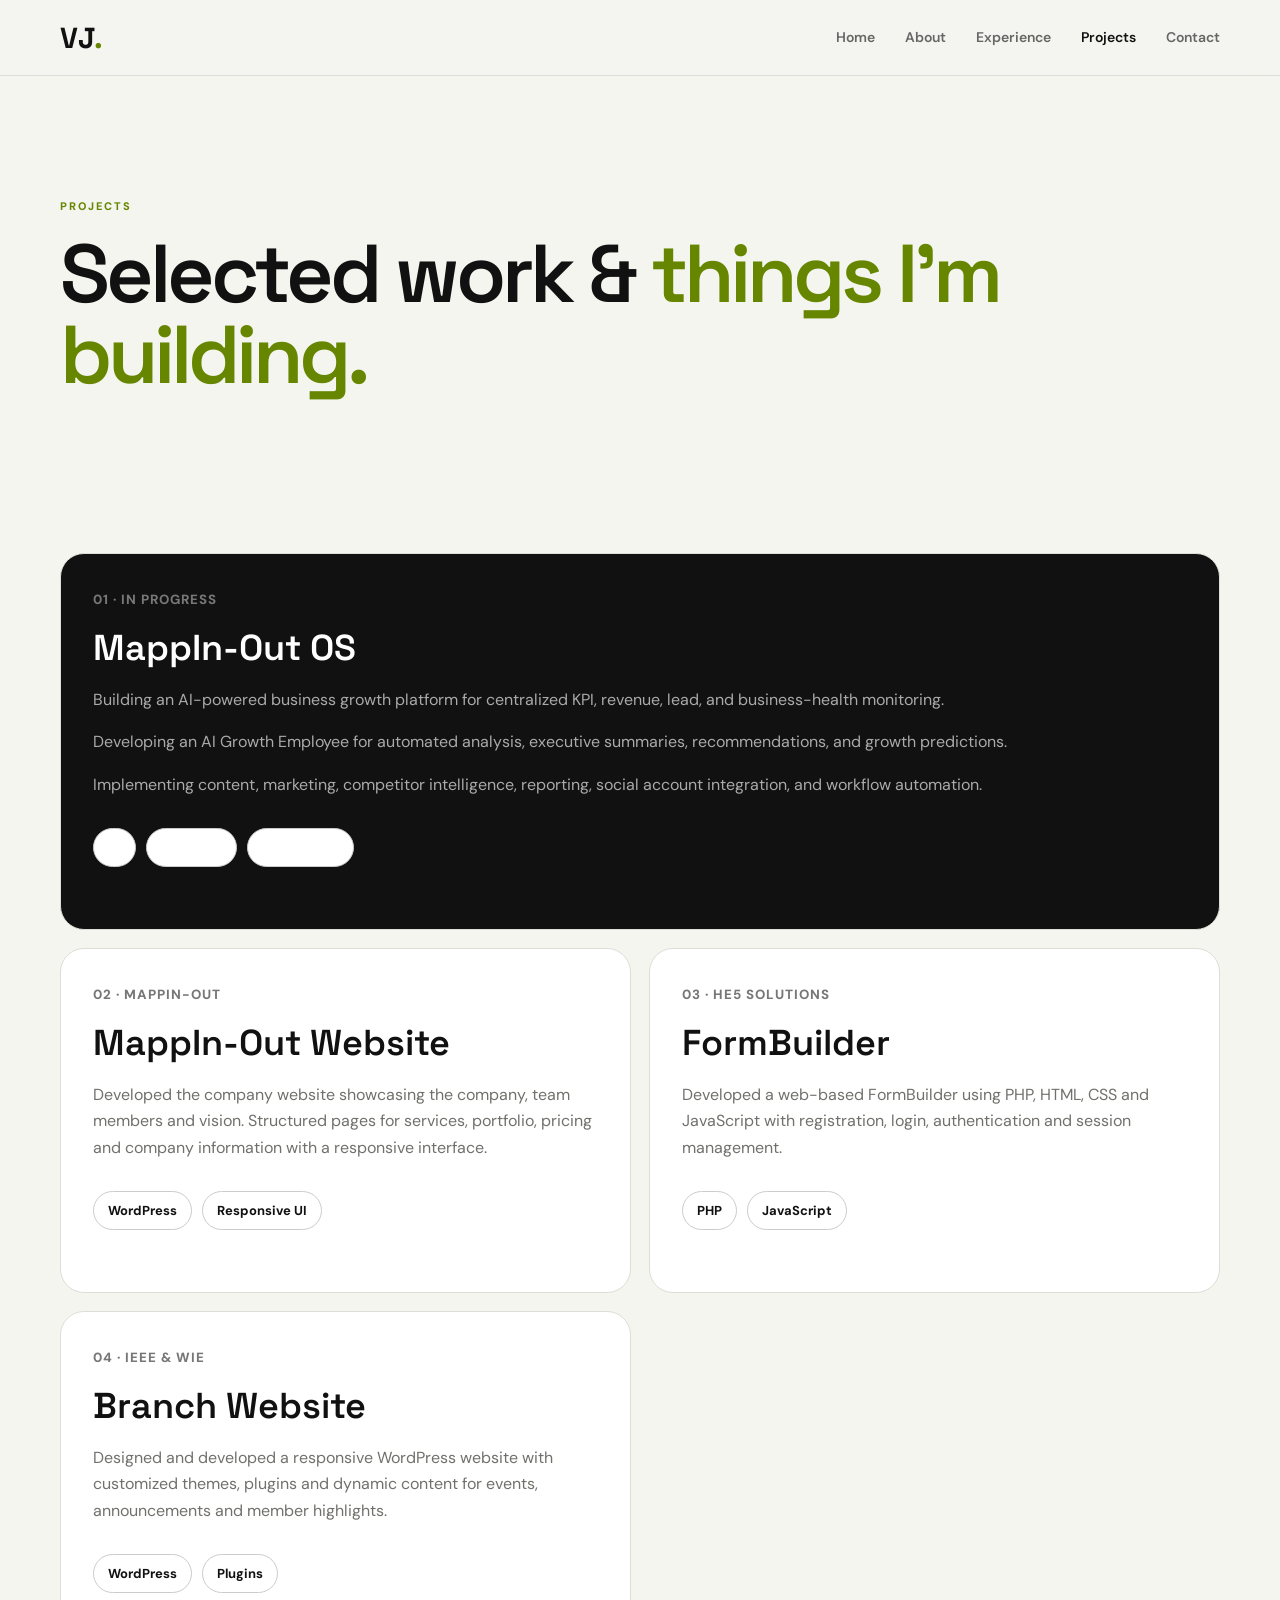
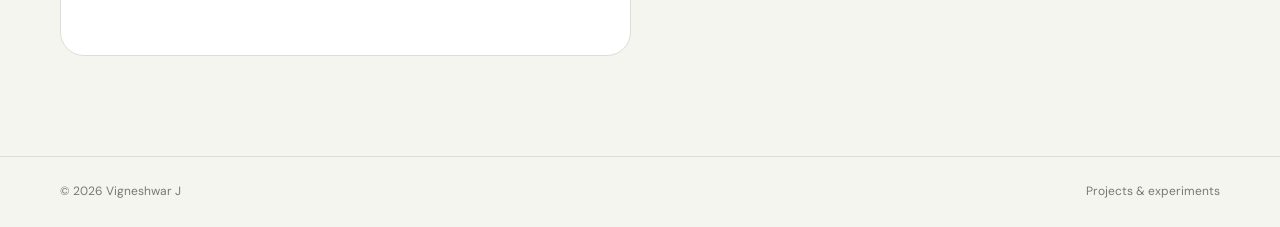
==== projects.html @ 351338f5 "Add files via upload" ====
<!DOCTYPE html><html lang="en"><head><meta charset="UTF-8"><meta name="viewport" content="width=device-width,initial-scale=1.0"><title>Projects | Vigneshwar J</title><link rel="stylesheet" href="assets/style.css"></head><body>
<header><a class="logo" href="index.html">VJ<span>.</span></a><button class="menu">☰</button><nav><a href="index.html">Home</a><a href="about.html">About</a><a href="experience.html">Experience</a><a class="active" href="projects.html">Projects</a><a href="contact.html">Contact</a></nav></header>
<main><section class="page wrap reveal"><p class="tag">PROJECTS</p><h1>Selected work & <span>things I'm building.</span></h1></section><section class="wrap section"><div class="project-grid">
<article class="project featured reveal"><small>01 · IN PROGRESS</small><h2>MappIn-Out OS</h2><p>Building an AI-powered business growth platform for centralized KPI, revenue, lead, and business-health monitoring.</p><p>Developing an AI Growth Employee for automated analysis, executive summaries, recommendations, and growth predictions.</p><p>Implementing content, marketing, competitor intelligence, reporting, social account integration, and workflow automation.</p><div class="chips"><span>AI</span><span>Analytics</span><span>Automation</span></div></article>
<article class="project reveal"><small>02 · MAPPIN-OUT</small><h2>MappIn-Out Website</h2><p>Developed the company website showcasing the company, team members and vision. Structured pages for services, portfolio, pricing and company information with a responsive interface.</p><div class="chips"><span>WordPress</span><span>Responsive UI</span></div></article>
<article class="project reveal"><small>03 · HE5 SOLUTIONS</small><h2>FormBuilder</h2><p>Developed a web-based FormBuilder using PHP, HTML, CSS and JavaScript with registration, login, authentication and session management.</p><div class="chips"><span>PHP</span><span>JavaScript</span></div></article>
<article class="project reveal"><small>04 · IEEE & WIE</small><h2>Branch Website</h2><p>Designed and developed a responsive WordPress website with customized themes, plugins and dynamic content for events, announcements and member highlights.</p><div class="chips"><span>WordPress</span><span>Plugins</span></div></article>
</div></section></main><footer><div class="wrap"><span>© 2026 Vigneshwar J</span><span>Projects & experiments</span></div></footer><script src="assets/script.js"></script></body></html>
---- assets/style.css ----
@import url('https://fonts.googleapis.com/css2?family=DM+Sans:wght@400;500;600;700&family=Space+Grotesk:wght@500;600;700&display=swap');
:root{--bg:#f5f5f0;--white:#fff;--black:#111;--muted:#70706c;--line:#deded7;--lime:#caff3d;--max:1160px}
*{box-sizing:border-box}html{scroll-behavior:smooth}body{margin:0;background:var(--bg);color:var(--black);font-family:"DM Sans",sans-serif;line-height:1.65}a{text-decoration:none;color:inherit}.wrap{width:min(var(--max),calc(100% - 40px));margin:auto}
header{height:76px;border-bottom:1px solid var(--line);display:flex;align-items:center;justify-content:space-between;padding:0 max(20px,calc((100vw - var(--max))/2));position:sticky;top:0;background:#f5f5f0e8;backdrop-filter:blur(14px);z-index:10}.logo{font:bold 29px "Space Grotesk"}.logo span,h1 span,h2 span,.tag{color:#668600}nav{display:flex;gap:30px}nav a{font-weight:600;font-size:14px;color:#666}nav a:hover,nav a.active{color:#111}.menu{display:none;background:none;border:0;font-size:25px}
.hero{min-height:680px;display:grid;grid-template-columns:1.25fr .75fr;align-items:center;gap:70px}.tag{font-size:11px;letter-spacing:2px;font-weight:800}.hero h1,.page h1{font:600 clamp(48px,7vw,82px)/.99 "Space Grotesk";letter-spacing:-4px;margin:18px 0}.intro{font-size:18px;color:var(--muted);max-width:700px}.buttons{display:flex;gap:12px;flex-wrap:wrap;margin:30px 0}.btn{border:1px solid #111;border-radius:999px;padding:13px 21px;font-weight:800;display:inline-block;cursor:pointer;font-family:inherit}.btn.dark{background:#111;color:white}.btn.light{background:white}.btn:hover{transform:translateY(-3px);box-shadow:0 10px 25px #0002}.socials{display:flex;gap:22px;font-weight:800;font-size:13px}.socials a{text-decoration:underline;text-underline-offset:4px}
.hero-art{min-height:460px;position:relative;background:#111;border-radius:30px;display:grid;place-items:center;overflow:hidden;box-shadow:0 30px 70px #0002}.hero-art:before{content:"";position:absolute;width:300px;height:300px;border-radius:50%;background:var(--lime);filter:blur(2px);animation:float 5s ease-in-out infinite}.orb{position:relative;width:150px;height:150px;border-radius:50%;display:grid;place-items:center;background:#fff;font:700 48px "Space Grotesk";z-index:1;box-shadow:0 0 80px #caff3d55}.code-box{position:absolute;bottom:22px;left:22px;right:22px;background:#191919;color:#ddd;border:1px solid #333;border-radius:16px;padding:15px;z-index:2}.code-box small{display:block;color:#777}.code-box b{display:block;font-size:17px}.code-box p{margin:0;color:#aaa;font-size:12px}
.strip{background:#111;color:white}.stats{display:grid;grid-template-columns:repeat(4,1fr);padding:30px 0}.stats div{border-right:1px solid #333;padding-left:25px}.stats div:first-child{padding-left:0}.stats div:last-child{border:0}.stats b{font:700 28px "Space Grotesk";display:block}.stats span{font-size:12px;color:#999}.section{padding:100px 0}.section>h2,.section-heading h2{font:600 clamp(38px,5vw,58px)/1.05 "Space Grotesk";letter-spacing:-2px}.cards{display:grid;grid-template-columns:repeat(3,1fr);gap:18px;margin-top:40px}.cards article{background:white;border:1px solid var(--line);padding:30px;border-radius:23px;min-height:210px}.cards i{font-style:normal;color:#888;font-weight:bold}.cards h3{font:600 22px "Space Grotesk";margin-top:40px}.cards p,.about-grid p,.project p,li{color:var(--muted)}.dark{background:#111;color:#fff}.dark-inner{padding:100px 0;display:grid;grid-template-columns:1fr 1fr;gap:60px;align-items:center}.dark h2{font:600 60px "Space Grotesk";margin:10px 0}.dark p:not(.tag){color:#aaa;max-width:600px}.text{font-weight:800}.terminal{background:#191919;border:1px solid #333;border-radius:20px;padding:28px;color:#ddd;font-family:monospace}.terminal p{color:#777!important}.page{padding:110px 0 40px}.page .intro{max-width:850px}.about-grid{display:grid;grid-template-columns:1fr 1fr;gap:70px}.about-grid h2{font:600 38px "Space Grotesk"}.info{background:white;border:1px solid var(--line);border-radius:23px;padding:32px}.info h3{font-size:21px}.info p{margin:5px 0}.info hr{border:0;border-top:1px solid var(--line);margin:25px 0}.soft{background:#eaeae4}.chips{display:flex;gap:10px;flex-wrap:wrap;margin:30px 0}.chips span{background:white;border:1px solid #ccc;padding:8px 14px;border-radius:99px;font-size:13px;font-weight:700}.job{display:grid;grid-template-columns:200px 1fr;gap:40px;border-bottom:1px solid var(--line);padding:0 0 55px;margin-bottom:55px}.job h2{font:600 35px "Space Grotesk";margin:5px 0 15px}.date{color:#777;font-size:13px;font-weight:700}.job ul{padding-left:20px}.project-grid{display:grid;grid-template-columns:1fr 1fr;gap:18px}.project{background:white;border:1px solid var(--line);border-radius:24px;padding:32px;min-height:330px}.project.featured{grid-column:1/-1;background:#111;color:#fff}.project h2{font:600 36px "Space Grotesk";margin:12px 0}.project.featured p{color:#aaa}.project small{font-weight:800;color:#777;letter-spacing:1px}.contact-grid{display:grid;grid-template-columns:.8fr 1.2fr;gap:80px}.contact-grid h2{font:600 40px "Space Grotesk"}.contact-detail{margin:20px 0;font-weight:600}.form{display:grid;gap:16px}.form label{font-size:12px;font-weight:800}.form input,.form textarea{width:100%;display:block;margin-top:6px;padding:14px 16px;border:1px solid #ccc;border-radius:14px;background:white;font:inherit;outline:none}.form input:focus,.form textarea:focus{border-color:#111;box-shadow:0 0 0 3px #caff3d55}.form #status{font-size:13px;font-weight:700}
footer{border-top:1px solid var(--line);padding:25px 0;color:#777;font-size:12px}footer .wrap{display:flex;justify-content:space-between}
.reveal{opacity:0;transform:translateY(20px);transition:.7s ease}.reveal.show{opacity:1;transform:none}@keyframes float{50%{transform:translateY(-20px) scale(1.04)}}
@media(max-width:800px){nav{display:none;position:absolute;top:76px;left:0;right:0;background:var(--bg);padding:20px;flex-direction:column;border-bottom:1px solid var(--line)}nav.open{display:flex}.menu{display:block}.hero,.dark-inner,.about-grid,.contact-grid{grid-template-columns:1fr}.hero{padding:65px 0;min-height:auto}.hero-art{min-height:370px}.stats{grid-template-columns:1fr 1fr;gap:20px}.stats div{border:0;padding:0}.cards,.project-grid{grid-template-columns:1fr}.project.featured{grid-column:auto}.job{grid-template-columns:1fr;gap:8px}.section{padding:70px 0}.page{padding-top:70px}.dark h2{font-size:45px}}
@media(max-width:500px){.wrap{width:calc(100% - 28px)}header{padding:0 14px}.hero h1,.page h1{font-size:47px;letter-spacing:-3px}.stats{gap:15px}.hero-art{min-height:320px}.orb{width:120px;height:120px;font-size:38px}.footer .wrap,footer .wrap{flex-direction:column;gap:5px}}
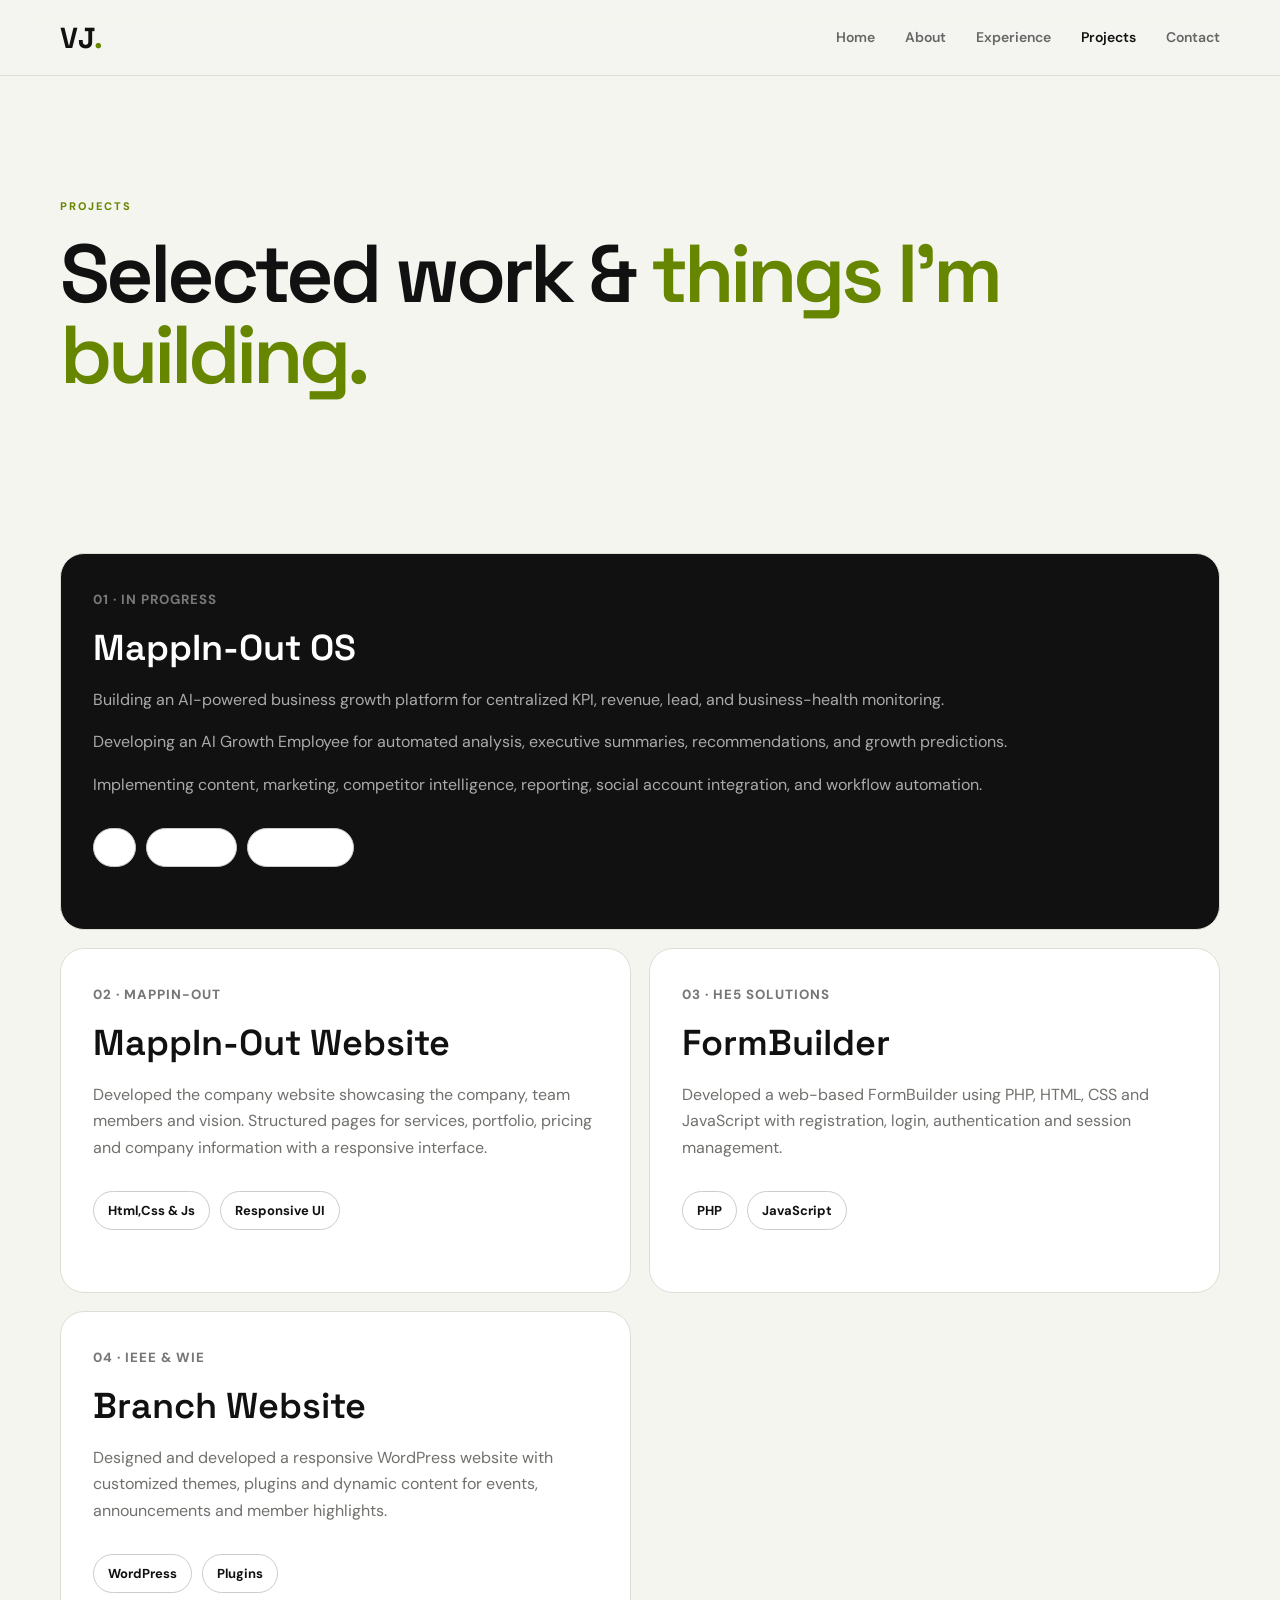
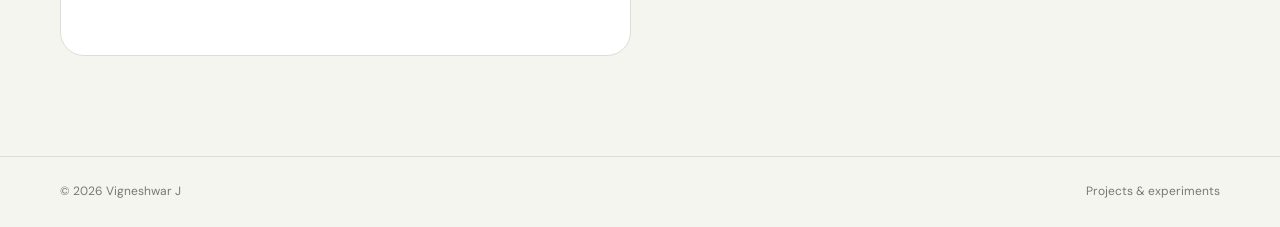
==== commit cbc70e48: "Update projects.html" ====
--- a/projects.html
+++ b/projects.html
@@ -2,7 +2,7 @@
 <header><a class="logo" href="index.html">VJ<span>.</span></a><button class="menu">☰</button><nav><a href="index.html">Home</a><a href="about.html">About</a><a href="experience.html">Experience</a><a class="active" href="projects.html">Projects</a><a href="contact.html">Contact</a></nav></header>
 <main><section class="page wrap reveal"><p class="tag">PROJECTS</p><h1>Selected work & <span>things I'm building.</span></h1></section><section class="wrap section"><div class="project-grid">
 <article class="project featured reveal"><small>01 · IN PROGRESS</small><h2>MappIn-Out OS</h2><p>Building an AI-powered business growth platform for centralized KPI, revenue, lead, and business-health monitoring.</p><p>Developing an AI Growth Employee for automated analysis, executive summaries, recommendations, and growth predictions.</p><p>Implementing content, marketing, competitor intelligence, reporting, social account integration, and workflow automation.</p><div class="chips"><span>AI</span><span>Analytics</span><span>Automation</span></div></article>
-<article class="project reveal"><small>02 · MAPPIN-OUT</small><h2>MappIn-Out Website</h2><p>Developed the company website showcasing the company, team members and vision. Structured pages for services, portfolio, pricing and company information with a responsive interface.</p><div class="chips"><span>WordPress</span><span>Responsive UI</span></div></article>
+<article class="project reveal"><small>02 · MAPPIN-OUT</small><h2>MappIn-Out Website</h2><p>Developed the company website showcasing the company, team members and vision. Structured pages for services, portfolio, pricing and company information with a responsive interface.</p><div class="chips"><span>Html,Css & Js</span><span>Responsive UI</span></div></article>
 <article class="project reveal"><small>03 · HE5 SOLUTIONS</small><h2>FormBuilder</h2><p>Developed a web-based FormBuilder using PHP, HTML, CSS and JavaScript with registration, login, authentication and session management.</p><div class="chips"><span>PHP</span><span>JavaScript</span></div></article>
 <article class="project reveal"><small>04 · IEEE & WIE</small><h2>Branch Website</h2><p>Designed and developed a responsive WordPress website with customized themes, plugins and dynamic content for events, announcements and member highlights.</p><div class="chips"><span>WordPress</span><span>Plugins</span></div></article>
-</div></section></main><footer><div class="wrap"><span>© 2026 Vigneshwar J</span><span>Projects & experiments</span></div></footer><script src="assets/script.js"></script></body></html>+</div></section></main><footer><div class="wrap"><span>© 2026 Vigneshwar J</span><span>Projects & experiments</span></div></footer><script src="assets/script.js"></script></body></html>
